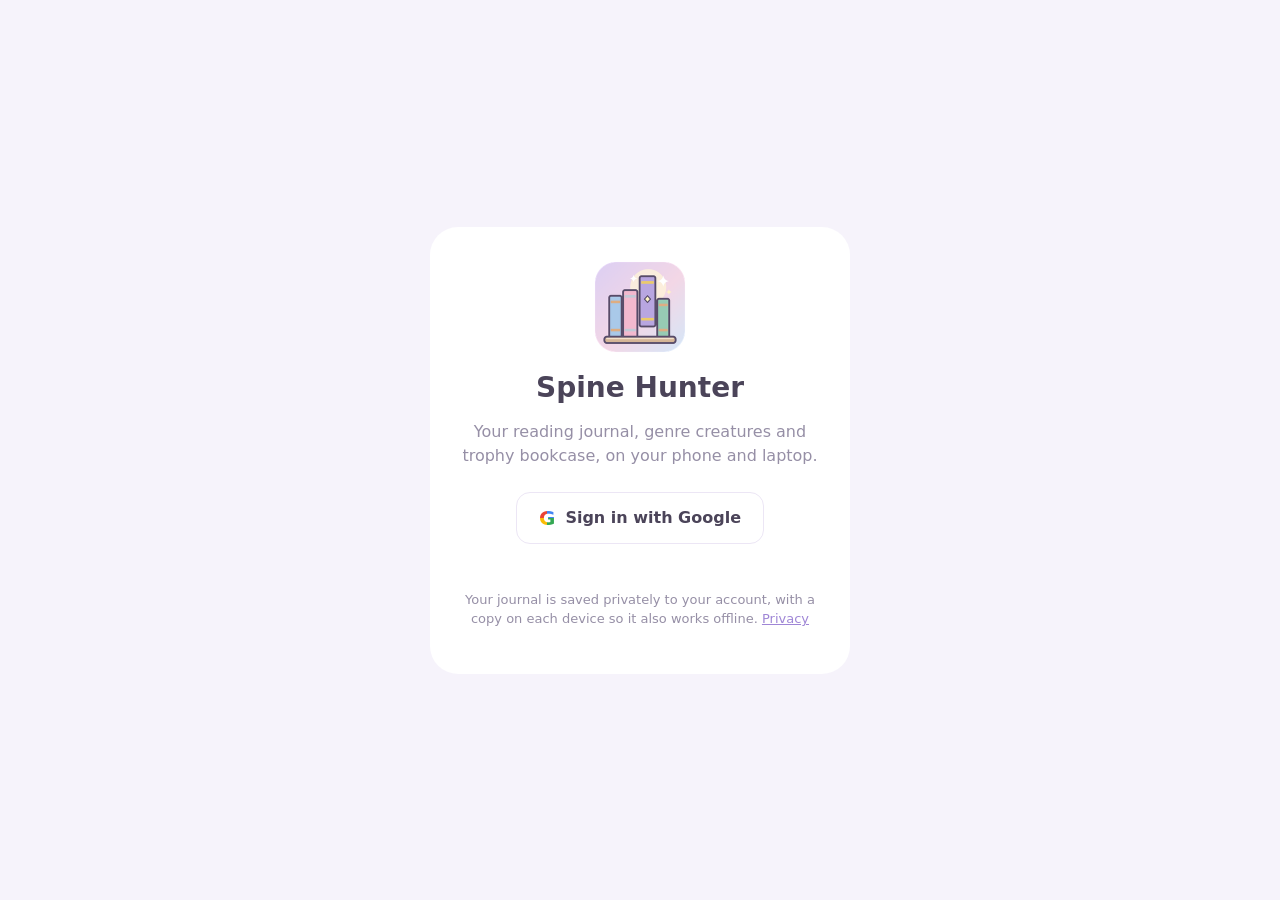
==== index.html @ 1c36dbf1 "Add files via upload" ====
<!doctype html>
<html lang="en-AU">
<head>
<meta charset="utf-8">
<meta name="viewport" content="width=device-width, initial-scale=1, viewport-fit=cover">
<title>Spine Hunter</title>
<meta name="description" content="Your reading journal: books, genre creatures and a trophy bookcase.">
<meta name="theme-color" content="#F6F3FB">
<link rel="manifest" href="manifest.webmanifest">
<link rel="icon" href="icons/icon-192.png">
<link rel="apple-touch-icon" href="icons/apple-touch-icon.png">
<link rel="stylesheet" href="app.css">
</head>
<body>
<header class="top">
  <img src="icons/icon-192.png" alt="" class="logo">
  <div class="titles"><h1>Spine Hunter</h1><div id="subtitle" class="muted small"></div></div>
  <button id="install" class="chip hidden" data-action="install">Install</button>
</header>

<main id="view"></main>

<button id="fab" class="fab" data-action="add" aria-label="Add a book">+</button>

<nav class="tabs">
  <button data-tab="books" class="on"><span class="ti">📚</span>Books</button>
  <button data-tab="trophies"><span class="ti">🏆</span>Trophies</button>
  <button data-tab="stats"><span class="ti">📊</span>Stats</button>
  <button data-tab="more"><span class="ti">☰</span>More</button>
</nav>

<div id="sheet-wrap" class="sheet-wrap hidden"><div class="scrim" data-action="close-sheet"></div><section id="sheet" class="sheet"></section></div>
<div id="screen" class="screen hidden"></div>
<div id="dialog-wrap" class="dialog-wrap hidden"><div class="dialog" id="dialog"></div></div>
<div id="toast" class="toast hidden"></div>

<section id="signin" class="signin hidden">
  <div class="signin-card">
    <img src="icons/icon-192.png" alt="" class="signin-logo">
    <h1>Spine Hunter</h1>
    <p class="muted">Your reading journal, genre creatures and trophy bookcase, on your phone and laptop.</p>
    <button id="signin-btn" class="google-btn" data-action="signin"><span class="g">G</span> Sign in with Google</button>
    <p id="signin-msg" class="small" style="min-height:20px"></p>
    <p class="small muted">Your journal is saved privately to your account, with a copy on each device so it also works offline. <a href="privacy.html">Privacy</a></p>
  </div>
</section>

<script src="firebase.js"></script>
<script src="config.js"></script>
<script src="data.js"></script>
<script src="core.js"></script>
<script src="tools.js"></script>
<script src="ui.js"></script>
<script src="creatures.js"></script>
<script src="more.js"></script>
<script src="cloud.js"></script>
</body>
</html>
---- app.css ----
:root {
  --bg: #F6F3FB; --card: #FFFFFF; --line: #ECE6F5; --text: #4B4459; --muted: #968FA6;
  --purple: #DCCFF3; --purple-h: #CDBBEE; --purple-d: #9F86D6;
  --blue: #D5E7F8; --blue-h: #C0DBF3; --blue-d: #86B3DE;
  --pink: #FADDE8; --pink-h: #F4C6D8; --pink-d: #D9779F;
  --gold: #FBEAB8; --select: #EAE2F9;
  --wood: #E6CDB2; --wood-d: #D5B596; --wood-l: #F0DDC8; --shelf-back: #F8EFE5;
  --r: 18px; --tabs-h: 64px;
  font-family: "Segoe UI", system-ui, -apple-system, Roboto, sans-serif;
  color-scheme: light;
}
/* The app is designed light-only (pastel); keep it light even in dark mode. */
@media (prefers-color-scheme: dark) { :root:not([data-theme="light"]) { --bg: #F6F3FB; } }
:root[data-theme="dark"] { --bg: #F6F3FB; }
* { box-sizing: border-box; -webkit-tap-highlight-color: transparent; }
html, body { margin: 0; background: var(--bg); color: var(--text); }
body { padding-bottom: calc(var(--tabs-h) + env(safe-area-inset-bottom)); min-height: 100vh; overflow-x: hidden; }
h1, h2, h3 { margin: 0; }
button, input, select, textarea { font: inherit; color: inherit; }
.hidden { display: none !important; }
.muted { color: var(--muted); }
.small { font-size: 13px; }
.label { font-size: 11px; font-weight: 700; letter-spacing: .06em; color: var(--purple-d); text-transform: uppercase; }

/* ---------- top bar ---------- */
.top { display: flex; align-items: center; gap: 12px; padding: calc(14px + env(safe-area-inset-top)) 16px 10px; }
.top .logo { width: 46px; height: 46px; border-radius: 12px; }
.top h1 { font-size: 22px; }
.top .titles { flex: 1; min-width: 0; }
#subtitle { white-space: nowrap; overflow: hidden; text-overflow: ellipsis; }

/* ---------- controls ---------- */
.btn { border: 0; border-radius: 14px; padding: 12px 18px; font-weight: 700; background: var(--purple); cursor: pointer; }
.btn:active { filter: brightness(.95); }
.btn.blue { background: var(--blue); } .btn.pink { background: var(--pink); } .btn.gold { background: var(--gold); }
.btn.ghost { background: var(--card); border: 1px solid var(--line); font-weight: 500; }
.btn.wide { width: 100%; }
.btn[disabled] { opacity: .45; }
.chip { border: 1px solid var(--line); background: var(--card); border-radius: 999px; padding: 8px 14px; font-size: 14px; white-space: nowrap; cursor: pointer; }
.chip.on { background: var(--purple); border-color: var(--purple-d); font-weight: 600; }
.input { width: 100%; border: 1px solid var(--line); border-radius: 14px; padding: 12px 14px; background: var(--card); font-size: 16px; }
.input:focus, textarea:focus { outline: 2px solid var(--purple-h); border-color: transparent; }
textarea.input { min-height: 110px; resize: vertical; }
.row { display: flex; gap: 8px; align-items: center; }
.scroll-x { display: flex; gap: 8px; overflow-x: auto; padding: 2px 16px 8px; scrollbar-width: none; }
.scroll-x::-webkit-scrollbar { display: none; }
.card { background: var(--card); border-radius: var(--r); padding: 16px; }
.pad { padding: 0 16px; }

/* ---------- books list ---------- */
.searchbar { padding: 0 16px 8px; }
.book-list { list-style: none; margin: 0; padding: 4px 16px 90px; display: flex; flex-direction: column; gap: 10px; }
.book { display: flex; gap: 12px; background: var(--card); border-radius: var(--r); padding: 10px; align-items: center; cursor: pointer; }
.book .info { flex: 1; min-width: 0; }
.book .t { font-weight: 700; font-size: 15px; line-height: 1.25; display: -webkit-box; -webkit-line-clamp: 2; -webkit-box-orient: vertical; overflow: hidden; }
.book .a { font-size: 13px; color: var(--muted); margin-top: 2px; white-space: nowrap; overflow: hidden; text-overflow: ellipsis; }
.book .meta { display: flex; gap: 6px; align-items: center; margin-top: 6px; font-size: 12px; color: var(--muted); flex-wrap: wrap; }
.stars { color: #E3A33B; letter-spacing: 1px; }
.creatures { display: flex; gap: 4px; }
.creatures img { width: 26px; height: 26px; }
.empty { text-align: center; padding: 40px 24px; color: var(--muted); }

/* covers */
.cover { flex: none; border-radius: 10px; overflow: hidden; background: var(--purple); display: grid; place-items: center; color: #fff; font-weight: 800; }
.cover img { width: 100%; height: 100%; object-fit: cover; display: block; }
.cover.s { width: 52px; height: 78px; font-size: 24px; }
.cover.m { width: 120px; height: 180px; font-size: 54px; border-radius: 14px; }
.cover.xs { width: 36px; height: 54px; font-size: 16px; border-radius: 6px; }

/* ---------- sheets, screens, dialogs ---------- */
.sheet-wrap { position: fixed; inset: 0; z-index: 30; }
.scrim { position: absolute; inset: 0; background: rgba(75, 68, 89, .35); }
.sheet { position: absolute; left: 0; right: 0; bottom: 0; max-height: 88vh; overflow-y: auto; background: var(--bg);
  border-radius: 24px 24px 0 0; padding: 10px 16px calc(24px + env(safe-area-inset-bottom)); animation: up .22s ease-out; }
.sheet .grab { width: 44px; height: 5px; border-radius: 3px; background: var(--line); margin: 0 auto 10px; }
@keyframes up { from { transform: translateY(40px); opacity: .4; } to { transform: none; opacity: 1; } }
.screen { position: fixed; inset: 0; z-index: 25; background: var(--bg); overflow-y: auto; padding-bottom: 120px; }
.screen-head { position: sticky; top: 0; z-index: 2; display: flex; align-items: center; gap: 8px; background: var(--bg);
  padding: calc(12px + env(safe-area-inset-top)) 12px 10px; border-bottom: 1px solid var(--line); }
.screen-head h2 { flex: 1; font-size: 18px; }
.icon-btn { border: 0; background: var(--card); width: 42px; height: 42px; border-radius: 12px; font-size: 20px; cursor: pointer; }
.icon-btn[disabled] { opacity: .35; }
.dialog-wrap { position: fixed; inset: 0; z-index: 50; background: rgba(75, 68, 89, .35); display: grid; place-items: center; padding: 20px; }
.dialog { background: var(--card); border-radius: 22px; padding: 22px; width: min(420px, 100%); max-height: 85vh; overflow-y: auto; }
.dialog h3 { font-size: 18px; margin-bottom: 8px; }
.dialog p { margin: 0 0 14px; line-height: 1.45; white-space: pre-line; }
.dialog .actions { display: flex; gap: 10px; justify-content: flex-end; margin-top: 8px; }
.toast { position: fixed; left: 50%; bottom: calc(var(--tabs-h) + 18px + env(safe-area-inset-bottom)); transform: translateX(-50%);
  background: var(--text); color: #fff; padding: 10px 16px; border-radius: 12px; z-index: 60; font-size: 14px; max-width: 90vw; text-align: center; }

/* detail */
.detail-top { display: flex; gap: 14px; align-items: flex-start; }
.detail-top h2 { font-size: 20px; line-height: 1.25; }
.facts { margin: 10px 0 0; padding: 0; list-style: none; color: var(--muted); font-size: 14px; line-height: 1.6; }
.notes { background: var(--card); border-radius: 14px; padding: 14px; white-space: pre-wrap; line-height: 1.45; margin-top: 12px; }
.big-creatures { display: flex; gap: 8px; margin-top: 10px; flex-wrap: wrap; }

/* edit form */
.form { padding: 14px 16px; display: flex; flex-direction: column; gap: 14px; }
.field label { display: block; font-size: 13px; color: var(--muted); margin-bottom: 6px; }
.quick { background: var(--blue); border-radius: var(--r); padding: 14px; }
.quick .row .input { flex: 1; }
.genre-grid { display: grid; grid-template-columns: repeat(auto-fill, minmax(150px, 1fr)); gap: 8px; }
.gchip { display: flex; align-items: center; gap: 8px; border: 1px solid var(--line); background: var(--card); border-radius: 14px; padding: 6px 10px; font-size: 14px; text-align: left; cursor: pointer; }
.gchip img { width: 30px; height: 30px; }
.gchip.on { background: var(--purple); border-color: var(--purple-d); font-weight: 600; }
.rating button { border: 0; background: none; font-size: 30px; color: #E3C27A; padding: 0 2px; cursor: pointer; }
.cover-edit { display: flex; gap: 14px; align-items: center; }
.cover-edit .btns { display: flex; flex-direction: column; gap: 8px; flex: 1; }
.results { display: flex; flex-direction: column; gap: 8px; }
.result { display: flex; gap: 12px; background: var(--card); border-radius: 14px; padding: 10px; text-align: left; border: 0; width: 100%; cursor: pointer; }
.result .t { font-weight: 700; }
.scanner video { width: 100%; border-radius: 18px; background: #000; aspect-ratio: 3/4; object-fit: cover; }

/* stats */
.tiles { display: grid; grid-template-columns: 1fr 1fr; gap: 10px; padding: 0 16px; }
.tile { border-radius: var(--r); padding: 14px 16px; }
.tile b { font-size: 26px; display: block; }
.bars { display: flex; align-items: flex-end; gap: 6px; height: 150px; padding-top: 18px; }
.bar { flex: 1; display: flex; flex-direction: column; align-items: center; justify-content: flex-end; height: 100%; font-size: 10px; color: var(--muted); min-width: 0; }
.bar i { display: block; width: 100%; border-radius: 6px 6px 3px 3px; background: #AFCDEC; min-height: 2px; }
.bar.p i { background: #F3B9CE; }
.bar span { margin-top: 4px; white-space: nowrap; }
.bar em { font-style: normal; font-size: 10px; color: var(--text); margin-bottom: 2px; }
.zoo { display: flex; gap: 10px; overflow-x: auto; padding-bottom: 4px; }
.zoo-beast { flex: none; width: 76px; border: 0; background: var(--bg); border-radius: 16px; padding: 8px 4px; text-align: center; cursor: pointer; }
.zoo-beast img { width: 60px; height: 60px; display: block; margin: 0 auto 2px; }
.zoo-beast b { display: block; font-size: 12px; } .zoo-beast small { color: var(--muted); font-size: 11px; }
.zoo-beast.rare { background: linear-gradient(160deg, #FFF6D8, #F6EEFF); box-shadow: inset 0 0 0 1.5px #E9C55C; }
.linkish { border: 0; background: none; color: var(--purple-d); font-weight: 700; font-size: 13px; cursor: pointer; padding: 0; }
.list-plain { margin: 6px 0 0; padding: 0; list-style: none; line-height: 1.7; }

/* ---------- trophy bookcase ---------- */
.summary-chips { display: flex; gap: 6px; flex-wrap: wrap; padding: 0 16px 10px; }
.tier { border-radius: 999px; padding: 5px 12px; font-size: 13px; font-weight: 700; }
.case { margin: 0 12px; background: var(--wood); border: 2px solid var(--wood-d); border-radius: 18px; padding: 10px 8px 4px; }
.shelf { background: var(--shelf-back); border-radius: 8px; padding: 14px 8px 0; display: flex; align-items: flex-end; gap: 2px; margin-bottom: 10px; position: relative; }
.shelf::after { content: ""; position: absolute; left: -8px; right: -8px; bottom: -10px; height: 12px; background: var(--wood-d); border-top: 4px solid var(--wood-l); }
.spine { flex: 1 1 0; min-width: 0; border-radius: 4px; border: 2px solid rgba(0,0,0,.12); position: relative; cursor: pointer; transition: transform .22s ease-out; display: flex; align-items: center; justify-content: center; overflow: hidden; }
.spine .band { position: absolute; left: 2px; right: 2px; height: 5px; border-radius: 2px; }
.spine .band.t { top: 9px; } .spine .band.b { bottom: 12px; }
.spine .txt { writing-mode: vertical-rl; transform: rotate(180deg); font-size: 10px; font-weight: 700; white-space: nowrap; overflow: hidden; text-overflow: ellipsis; max-height: calc(100% - 40px); }
.spine.locked { background: #F1ECF8; border: 2px dashed #D6CEE6; color: #C2B9D6; }
.spine.out { transform: translateY(-18px); z-index: 2; }
.classic { width: 150px; height: 225px; border-radius: 12px; padding: 12px; position: relative; flex: none; display: flex; flex-direction: column; align-items: center; justify-content: center; text-align: center; box-shadow: 0 6px 18px rgba(75,68,89,.15); margin: 0 auto; }
.classic::before { content: ""; position: absolute; inset: 8px; border: 2px solid rgba(255,248,224,.9); border-radius: 8px; }
.classic .panel { background: #FFF9EC; border-radius: 8px; padding: 12px 8px; font-family: Georgia, "Times New Roman", serif; font-weight: 700; font-size: 17px; line-height: 1.2; color: var(--text); width: 100%; }
.classic .au { font-family: Georgia, serif; font-size: 12px; margin-top: 12px; }
.classic .gem { width: 12px; height: 12px; transform: rotate(45deg); margin-top: 14px; }
.classic.locked { background: #E9E4F2; color: #B3A9C6; font: 700 64px Georgia, serif; }
.classic.locked::before { border-color: #C9C2D6; }
.unlock-grid { display: grid; grid-template-columns: repeat(3, 1fr); gap: 8px; margin: 12px 0; }
.unlock-grid .classic { width: 100%; height: auto; aspect-ratio: 2/3; padding: 6px; }
.unlock-grid .classic .panel { font-size: 10px; padding: 6px 4px; }
.unlock-grid .classic .au, .unlock-grid .classic .gem { display: none; }

/* ---------- sync ---------- */
.steps { margin: 8px 0 0; padding-left: 20px; line-height: 1.6; }

/* ---------- fab + tabs ---------- */
.fab { position: fixed; right: 18px; bottom: calc(var(--tabs-h) + 18px + env(safe-area-inset-bottom)); width: 60px; height: 60px; border-radius: 20px;
  border: 0; background: var(--purple-d); color: #fff; font-size: 32px; box-shadow: 0 8px 20px rgba(159,134,214,.45); z-index: 20; cursor: pointer; }
.tabs { position: fixed; left: 0; right: 0; bottom: 0; height: calc(var(--tabs-h) + env(safe-area-inset-bottom)); padding-bottom: env(safe-area-inset-bottom);
  background: var(--card); display: flex; border-top: 1px solid var(--line); z-index: 20; }
.tabs button { flex: 1; border: 0; background: none; font-size: 12px; color: var(--muted); display: flex; flex-direction: column; align-items: center; justify-content: center; gap: 2px; cursor: pointer; }
.tabs button .ti { font-size: 20px; filter: grayscale(1); opacity: .6; }
.tabs button.on { color: var(--text); font-weight: 700; }
.tabs button.on .ti { filter: none; opacity: 1; }

/* ---------- additions: sorting, import preview, tools ---------- */
.searchbar.row .input { flex: 1; }
.input.sort { flex: 0 0 auto; width: 128px; padding-right: 8px; font-size: 14px; }
@media (min-width: 960px) { .input.sort { width: 200px; } }
.stack { display: flex; flex-direction: column; gap: 8px; }
.pv-list { display: flex; flex-direction: column; gap: 6px; }
.pv-row { display: flex; gap: 10px; align-items: flex-start; text-align: left; background: var(--card); border: 0; border-radius: 14px; padding: 10px 12px; cursor: pointer; }
.pv-row.off { opacity: .45; }
.pv-row .tick { font-size: 20px; line-height: 1.1; }
.pv-main { display: flex; flex-direction: column; gap: 2px; min-width: 0; }
.flag { color: var(--pink-d); }
.check { display: flex; gap: 10px; align-items: flex-start; font-size: 14px; line-height: 1.4; }
.check input { width: 20px; height: 20px; accent-color: var(--purple-d); flex: none; margin-top: 1px; }
.book.sel { outline: 2px solid var(--purple-d); }

/* ---------- laptop / wide screens ---------- */
@media (min-width: 960px) {
  body { padding-bottom: 0; }
  .top { padding: 18px 32px 12px; }
  .top .logo { width: 54px; height: 54px; }
  .top h1 { font-size: 26px; }
  .top .titles { padding-right: 520px; }
  .tabs { top: 22px; right: 32px; left: auto; bottom: auto; height: 50px; padding: 4px; border: 1px solid var(--line); border-radius: 16px; gap: 4px; }
  .tabs button { flex-direction: row; gap: 6px; font-size: 14px; padding: 0 16px; border-radius: 12px; }
  .tabs button.on { background: var(--purple); }
  .tabs button .ti { font-size: 16px; }
  #install { position: fixed; top: 30px; right: 560px; }
  .fab { bottom: 28px; right: 32px; }
  #view { max-width: 1400px; margin: 0 auto; padding: 0 16px; }
  .split { display: grid; grid-template-columns: minmax(0, 1fr) 420px; gap: 20px; align-items: start; }
  .split .book-list { padding-bottom: 40px; }
  .pane { position: sticky; top: 12px; background: var(--card); border-radius: 22px; padding: 22px; max-height: calc(100vh - 110px); overflow-y: auto; }
  .pane .notes { background: var(--bg); }
  .pane .detail-top .cover.m { width: 150px; height: 225px; }
  .book-list { display: grid; grid-template-columns: repeat(auto-fill, minmax(320px, 1fr)); }
  .book:hover { background: #FBF9FE; }
  .tiles { grid-template-columns: repeat(4, 1fr); }
  .stats-grid { display: grid; grid-template-columns: 1fr 1fr; }
  .more-grid { display: grid; grid-template-columns: 1fr 1fr; align-items: start; }
  .more-grid > .pad { margin-top: 12px; }
  /* side panels instead of bottom sheets */
  .sheet { left: auto; top: 0; width: 440px; max-height: none; border-radius: 24px 0 0 24px; padding: 24px; animation: side .22s ease-out; }
  .sheet .grab { display: none; }
  @keyframes side { from { transform: translateX(40px); opacity: .4; } to { transform: none; opacity: 1; } }
  /* full-screen pages become a centred column */
  .screen { background: rgba(75, 68, 89, .35); padding: 30px 0; }
  .screen > * { max-width: 820px; margin-left: auto; margin-right: auto; background: var(--bg); }
  .screen-head { border-radius: 22px 22px 0 0; top: 0; padding: 14px 16px; }
  .screen > .form, .screen > div:last-child { border-radius: 0 0 22px 22px; padding-bottom: 28px; }
  .case { margin: 0; }
  .toast { bottom: 28px; }
}

/* ---------- sign-in ---------- */
.signin { position: fixed; inset: 0; z-index: 70; background: var(--bg); display: grid; place-items: center; padding: 24px; }
.signin-card { background: var(--card); border-radius: 28px; padding: 32px 26px; max-width: 420px; width: 100%; text-align: center; }
.signin-logo { width: 96px; height: 96px; border-radius: 24px; }
.signin-card h1 { margin: 12px 0 6px; font-size: 28px; }
.signin-card p { line-height: 1.5; }
.google-btn { display: inline-flex; align-items: center; gap: 10px; border: 1px solid var(--line); background: #fff; border-radius: 14px; padding: 13px 22px; font-size: 16px; font-weight: 700; cursor: pointer; margin-top: 8px; }
.google-btn .g { font-weight: 800; background: conic-gradient(#4285F4 0 25%, #34A853 0 50%, #FBBC05 0 75%, #EA4335 0); -webkit-background-clip: text; background-clip: text; color: transparent; font-size: 20px; }
.google-btn[disabled] { opacity: .5; }
body.signed-out .tabs, body.signed-out .fab { display: none; }

a { color: var(--purple-d); }

/* ---------- genre creatures ---------- */
.creatures img { transition: transform .15s; }
.book:hover .creatures img { transform: translateY(-2px); }
.beast-chip { display: flex; align-items: center; gap: 8px; border: 0; background: var(--card); border-radius: 18px; padding: 4px 12px 4px 4px; cursor: pointer; text-align: left; box-shadow: 0 2px 8px rgba(120,100,160,.12); }
.beast-chip img { width: 56px; height: 56px; flex: none; }
.beast-chip b { display: block; font-size: 14px; line-height: 1.2; } .beast-chip small { color: var(--muted); font-size: 11px; }
.beast-chip.rare { background: linear-gradient(160deg, #FFF6D8, #F6EEFF); box-shadow: 0 0 0 1.5px #E9C55C, 0 2px 8px rgba(200,160,60,.25); }
.beast-chip:active, .beast:active { transform: scale(.96); }
.beast-hero { position: relative; width: 220px; height: 220px; margin: 4px auto 0; border-radius: 50%; display: grid; place-items: center;
  background: radial-gradient(circle, rgba(220,207,243,.9) 0 50%, rgba(220,207,243,0) 70%); }
.beast-hero.rare { background: radial-gradient(circle, rgba(251,226,150,.95) 0 50%, rgba(251,226,150,0) 70%); }
.beast-hero.unmet, .beast-hero.unmet.rare { background: radial-gradient(circle, rgba(200,195,210,.5) 0 50%, rgba(200,195,210,0) 70%); }
.beast-hero img { width: 180px; height: 180px; filter: drop-shadow(0 6px 10px rgba(80,60,120,.18)); }
.beast-hero.unmet img, .beast.unmet img { filter: grayscale(1) blur(5px) opacity(.4); }
.beast-hero.unmet::after, .beast.unmet::after { content: "?"; position: absolute; font-weight: 800; color: #fff; text-shadow: 0 2px 6px rgba(80,70,100,.35); }
.beast-hero.unmet::after { inset: 0; display: grid; place-items: center; font-size: 72px; }
.beast.unmet::after { top: 10px; left: 0; right: 0; height: 84px; display: grid; place-items: center; font-size: 36px; }
.beast-hero.pop img, .beast.pop img { animation: beastpop .7s cubic-bezier(.3,1.6,.5,1) both; }
@keyframes beastpop { 0% { transform: scale(.2) rotate(-12deg); opacity: 0; } 70% { transform: scale(1.08) rotate(3deg); opacity: 1; } 100% { transform: none; } }
.bestiary { display: grid; grid-template-columns: repeat(auto-fill, minmax(104px, 1fr)); gap: 10px; }
.beast { position: relative; border: 0; background: var(--card); border-radius: 18px; padding: 10px 6px 12px; text-align: center; cursor: pointer; display: flex; flex-direction: column; align-items: center; gap: 1px; transition: transform .12s; }
.beast img { width: 84px; height: 84px; margin-bottom: 4px; }
.beast b { font-size: 13px; line-height: 1.2; } .beast small { font-size: 11px; color: var(--text); opacity: .75; line-height: 1.3; }
.beast small.muted { color: var(--muted); opacity: 1; }
.beast.rare { background: linear-gradient(160deg, #FFF6D8, #F6EEFF); box-shadow: inset 0 0 0 1.5px #E9C55C; }
.beast.unmet { background: var(--card); outline: 2px dashed var(--line); outline-offset: -6px; }
.beast.unmet b { color: var(--muted); }
.bestiary.small-grid { grid-template-columns: repeat(auto-fill, minmax(92px, 1fr)); margin: 6px 0 14px; gap: 8px; }
.bestiary.small-grid .beast img { width: 66px; height: 66px; }
.bestiary.small-grid .beast { padding: 8px 4px; }
.seg { display: inline-flex; background: var(--card); border-radius: 999px; padding: 4px; margin-bottom: 12px; gap: 2px; }
.seg button { border: 0; background: none; border-radius: 999px; padding: 8px 16px; font-weight: 600; font-size: 14px; cursor: pointer; color: var(--muted); }
.seg button.on { background: var(--purple); color: var(--text); }
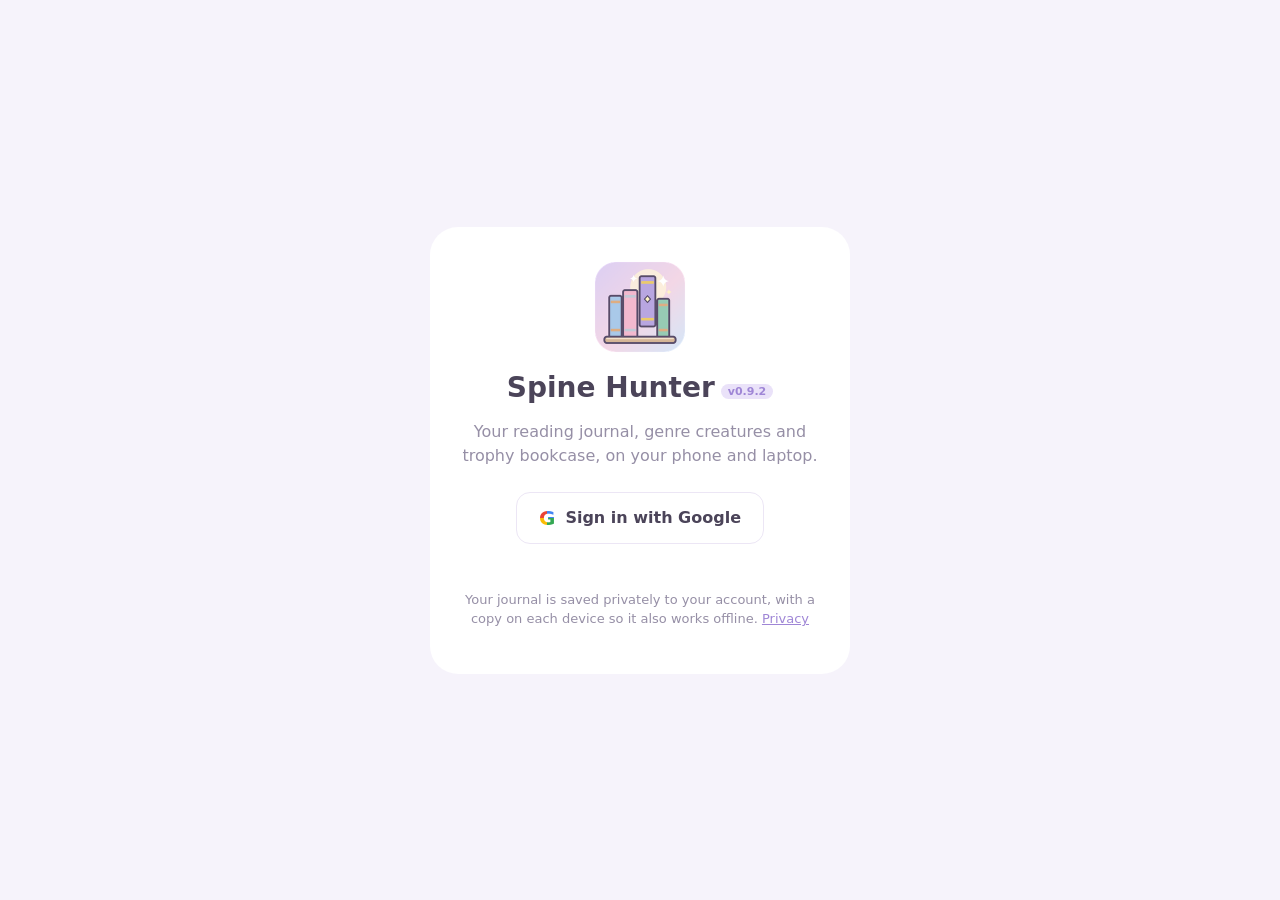
==== commit c1195f64: "Add files via upload" ====
--- a/index.html
+++ b/index.html
@@ -10,11 +10,12 @@
 <link rel="icon" href="icons/icon-192.png">
 <link rel="apple-touch-icon" href="icons/apple-touch-icon.png">
 <link rel="stylesheet" href="app.css">
+<script>try { var t = localStorage.getItem("sh-theme"); if (t && t !== "candy") document.documentElement.dataset.theme = t; } catch (e) {}</script>
 </head>
 <body>
 <header class="top">
   <img src="icons/icon-192.png" alt="" class="logo">
-  <div class="titles"><h1>Spine Hunter</h1><div id="subtitle" class="muted small"></div></div>
+  <div class="titles"><h1>Spine Hunter<span class="ver" data-ver></span></h1><div id="subtitle" class="muted small"></div></div>
   <button id="install" class="chip hidden" data-action="install">Install</button>
 </header>
 
@@ -37,7 +38,7 @@
 <section id="signin" class="signin hidden">
   <div class="signin-card">
     <img src="icons/icon-192.png" alt="" class="signin-logo">
-    <h1>Spine Hunter</h1>
+    <h1>Spine Hunter<span class="ver" data-ver></span></h1>
     <p class="muted">Your reading journal, genre creatures and trophy bookcase, on your phone and laptop.</p>
     <button id="signin-btn" class="google-btn" data-action="signin"><span class="g">G</span> Sign in with Google</button>
     <p id="signin-msg" class="small" style="min-height:20px"></p>
--- a/app.css
+++ b/app.css
@@ -5,13 +5,53 @@
   --pink: #FADDE8; --pink-h: #F4C6D8; --pink-d: #D9779F;
   --gold: #FBEAB8; --select: #EAE2F9;
   --wood: #E6CDB2; --wood-d: #D5B596; --wood-l: #F0DDC8; --shelf-back: #F8EFE5;
+  --bar1: #AFCDEC; --bar2: #F3B9CE; --star: #E3A33B; --star-edit: #E3C27A; --hover: #FBF9FE; --on-accent: #fff;
+  --rare-a: #FFF6D8; --rare-b: #F6EEFF; --rare-line: var(--rare-line); --rare-glow: rgba(251,226,150,.95);
+  --hero-glow: rgba(220,207,243,.9); --locked: #F1ECF8; --locked-line: #D6CEE6; --locked-text: #C2B9D6; --panel: #FFF9EC;
   --r: 18px; --tabs-h: 64px;
   font-family: "Segoe UI", system-ui, -apple-system, Roboto, sans-serif;
   color-scheme: light;
 }
-/* The app is designed light-only (pastel); keep it light even in dark mode. */
-@media (prefers-color-scheme: dark) { :root:not([data-theme="light"]) { --bg: #F6F3FB; } }
-:root[data-theme="dark"] { --bg: #F6F3FB; }
+/* ---------- themes (More › Theme). Cotton Candy above is the default ---------- */
+:root[data-theme="mint"] {
+  --bg: #F1F7F3; --card: #FFFFFF; --line: #DDEBE2; --text: #3E4B45; --muted: #8A9A92;
+  --purple: #CDEBD9; --purple-h: #B5E0C6; --purple-d: #5FAE85; --blue: #D9EEF0; --blue-h: #C3E4E8; --blue-d: #7BB8BF;
+  --pink: #FDE2D4; --pink-h: #F9CDB6; --pink-d: #E08A62; --gold: #F8EDC0; --select: #E3F2E9;
+  --bar1: #9FD3B6; --bar2: #F6C2A6; --hover: #F8FCF9; --hero-glow: rgba(205,235,217,.95); --locked: #EAF2ED; --locked-line: #CADCD1; --locked-text: #A8BDB0;
+}
+:root[data-theme="ocean"] {
+  --bg: #EFF5FA; --card: #FFFFFF; --line: #D9E6F2; --text: #364558; --muted: #8494A8;
+  --purple: #C9E0F5; --purple-h: #B0D1F0; --purple-d: #4F8CC9; --blue: #CDEEF0; --blue-h: #B4E4E8; --blue-d: #4FAAB3;
+  --pink: #FCE3E0; --pink-h: #F7CCC7; --pink-d: #DA7C72; --gold: #FBEFC7; --select: #DDEBF8;
+  --bar1: #8DBCE6; --bar2: #8ED3D6; --hover: #F6FAFD; --hero-glow: rgba(201,224,245,.95); --locked: #E6EFF7; --locked-line: #C6D7E8; --locked-text: #A2B6CB;
+}
+:root[data-theme="sunset"] {
+  --bg: #FDF4EE; --card: #FFFFFF; --line: #F3E2D6; --text: #4E3F3A; --muted: #A08F87;
+  --purple: #FBD9C4; --purple-h: #F8C6A8; --purple-d: #E07B4F; --blue: #FCE9C2; --blue-h: #F9DDA2; --blue-d: #D9A23F;
+  --pink: #F9D3DA; --pink-h: #F4BAC6; --pink-d: #D9647E; --gold: #FBE7B0; --select: #FDE6D8;
+  --bar1: #F6B48E; --bar2: #F2A3B4; --hover: #FEF9F5; --hero-glow: rgba(251,217,196,.95); --locked: #F8ECE4; --locked-line: #EBD5C7; --locked-text: #CDB3A4;
+}
+:root[data-theme="library"] {
+  --bg: #F5EFE4; --card: #FFFCF6; --line: #E7DCCB; --text: #463A2F; --muted: #9A8B79;
+  --purple: #E8D6BD; --purple-h: #DEC6A5; --purple-d: #9C6B3E; --blue: #DCE3CF; --blue-h: #CBD6B9; --blue-d: #7D9161;
+  --pink: #EFD3C8; --pink-h: #E6BDAE; --pink-d: #A85A45; --gold: #F2E1B0; --select: #EFE3D0;
+  --wood: #B98A5E; --wood-d: #8E6440; --wood-l: #CFA47A; --shelf-back: #5B4130;
+  --bar1: #C9A37C; --bar2: #A9B98F; --hover: #FBF6EC; --panel: #FFF8E8; --hero-glow: rgba(232,214,189,.95);
+  --locked: #6E5442; --locked-line: #8E7058; --locked-text: #B39880;
+}
+:root[data-theme="midnight"] {
+  --bg: #1E1B2C; --card: #2A2640; --line: #3A3554; --text: #ECE8F7; --muted: #A49DBD;
+  --purple: #4A3F78; --purple-h: #5A4D8F; --purple-d: #B6A3F0; --blue: #2D4766; --blue-h: #375579; --blue-d: #8CB9E8;
+  --pink: #5C3550; --pink-h: #6E3F60; --pink-d: #F29AC0; --gold: #5B4C2A; --select: #3A3360;
+  --wood: #4A3A33; --wood-d: #3A2C26; --wood-l: #5E4A41; --shelf-back: #2A2230;
+  --bar1: #7FA9E0; --bar2: #E58FB5; --star: #F2C25C; --star-edit: #F2C25C; --hover: #322D4C; --on-accent: #1E1B2C;
+  --rare-a: #4D4126; --rare-b: #3A3158; --rare-line: #E0B94F; --rare-glow: rgba(224,185,79,.45);
+  --hero-glow: rgba(120,100,200,.55); --locked: #2F2A44; --locked-line: #463F63; --locked-text: #6E6790; --panel: #F7F1E3;
+  color-scheme: dark;
+}
+:root[data-theme="midnight"] .classic .panel { color: #463A2F; }
+:root[data-theme="midnight"] .google-btn { background: var(--card); }
+:root[data-theme="midnight"] .scrim, :root[data-theme="midnight"] .dialog-wrap { background: rgba(0,0,0,.55); }
 * { box-sizing: border-box; -webkit-tap-highlight-color: transparent; }
 html, body { margin: 0; background: var(--bg); color: var(--text); }
 body { padding-bottom: calc(var(--tabs-h) + env(safe-area-inset-bottom)); min-height: 100vh; overflow-x: hidden; }
@@ -55,7 +95,7 @@
 .book .t { font-weight: 700; font-size: 15px; line-height: 1.25; display: -webkit-box; -webkit-line-clamp: 2; -webkit-box-orient: vertical; overflow: hidden; }
 .book .a { font-size: 13px; color: var(--muted); margin-top: 2px; white-space: nowrap; overflow: hidden; text-overflow: ellipsis; }
 .book .meta { display: flex; gap: 6px; align-items: center; margin-top: 6px; font-size: 12px; color: var(--muted); flex-wrap: wrap; }
-.stars { color: #E3A33B; letter-spacing: 1px; }
+.stars { color: var(--star); letter-spacing: 1px; }
 .creatures { display: flex; gap: 4px; }
 .creatures img { width: 26px; height: 26px; }
 .empty { text-align: center; padding: 40px 24px; color: var(--muted); }
@@ -86,7 +126,7 @@
 .dialog p { margin: 0 0 14px; line-height: 1.45; white-space: pre-line; }
 .dialog .actions { display: flex; gap: 10px; justify-content: flex-end; margin-top: 8px; }
 .toast { position: fixed; left: 50%; bottom: calc(var(--tabs-h) + 18px + env(safe-area-inset-bottom)); transform: translateX(-50%);
-  background: var(--text); color: #fff; padding: 10px 16px; border-radius: 12px; z-index: 60; font-size: 14px; max-width: 90vw; text-align: center; }
+  background: var(--text); color: var(--bg); padding: 10px 16px; border-radius: 12px; z-index: 60; font-size: 14px; max-width: 90vw; text-align: center; }
 
 /* detail */
 .detail-top { display: flex; gap: 14px; align-items: flex-start; }
@@ -104,7 +144,7 @@
 .gchip { display: flex; align-items: center; gap: 8px; border: 1px solid var(--line); background: var(--card); border-radius: 14px; padding: 6px 10px; font-size: 14px; text-align: left; cursor: pointer; }
 .gchip img { width: 30px; height: 30px; }
 .gchip.on { background: var(--purple); border-color: var(--purple-d); font-weight: 600; }
-.rating button { border: 0; background: none; font-size: 30px; color: #E3C27A; padding: 0 2px; cursor: pointer; }
+.rating button { border: 0; background: none; font-size: 30px; color: var(--star-edit); padding: 0 2px; cursor: pointer; }
 .cover-edit { display: flex; gap: 14px; align-items: center; }
 .cover-edit .btns { display: flex; flex-direction: column; gap: 8px; flex: 1; }
 .results { display: flex; flex-direction: column; gap: 8px; }
@@ -118,15 +158,15 @@
 .tile b { font-size: 26px; display: block; }
 .bars { display: flex; align-items: flex-end; gap: 6px; height: 150px; padding-top: 18px; }
 .bar { flex: 1; display: flex; flex-direction: column; align-items: center; justify-content: flex-end; height: 100%; font-size: 10px; color: var(--muted); min-width: 0; }
-.bar i { display: block; width: 100%; border-radius: 6px 6px 3px 3px; background: #AFCDEC; min-height: 2px; }
-.bar.p i { background: #F3B9CE; }
+.bar i { display: block; width: 100%; border-radius: 6px 6px 3px 3px; background: var(--bar1); min-height: 2px; }
+.bar.p i { background: var(--bar2); }
 .bar span { margin-top: 4px; white-space: nowrap; }
 .bar em { font-style: normal; font-size: 10px; color: var(--text); margin-bottom: 2px; }
 .zoo { display: flex; gap: 10px; overflow-x: auto; padding-bottom: 4px; }
 .zoo-beast { flex: none; width: 76px; border: 0; background: var(--bg); border-radius: 16px; padding: 8px 4px; text-align: center; cursor: pointer; }
 .zoo-beast img { width: 60px; height: 60px; display: block; margin: 0 auto 2px; }
 .zoo-beast b { display: block; font-size: 12px; } .zoo-beast small { color: var(--muted); font-size: 11px; }
-.zoo-beast.rare { background: linear-gradient(160deg, #FFF6D8, #F6EEFF); box-shadow: inset 0 0 0 1.5px #E9C55C; }
+.zoo-beast.rare { background: linear-gradient(160deg, var(--rare-a), var(--rare-b)); box-shadow: inset 0 0 0 1.5px var(--rare-line); }
 .linkish { border: 0; background: none; color: var(--purple-d); font-weight: 700; font-size: 13px; cursor: pointer; padding: 0; }
 .list-plain { margin: 6px 0 0; padding: 0; list-style: none; line-height: 1.7; }
 
@@ -140,15 +180,15 @@
 .spine .band { position: absolute; left: 2px; right: 2px; height: 5px; border-radius: 2px; }
 .spine .band.t { top: 9px; } .spine .band.b { bottom: 12px; }
 .spine .txt { writing-mode: vertical-rl; transform: rotate(180deg); font-size: 10px; font-weight: 700; white-space: nowrap; overflow: hidden; text-overflow: ellipsis; max-height: calc(100% - 40px); }
-.spine.locked { background: #F1ECF8; border: 2px dashed #D6CEE6; color: #C2B9D6; }
+.spine.locked { background: var(--locked); border: 2px dashed var(--locked-line); color: var(--locked-text); }
 .spine.out { transform: translateY(-18px); z-index: 2; }
 .classic { width: 150px; height: 225px; border-radius: 12px; padding: 12px; position: relative; flex: none; display: flex; flex-direction: column; align-items: center; justify-content: center; text-align: center; box-shadow: 0 6px 18px rgba(75,68,89,.15); margin: 0 auto; }
 .classic::before { content: ""; position: absolute; inset: 8px; border: 2px solid rgba(255,248,224,.9); border-radius: 8px; }
-.classic .panel { background: #FFF9EC; border-radius: 8px; padding: 12px 8px; font-family: Georgia, "Times New Roman", serif; font-weight: 700; font-size: 17px; line-height: 1.2; color: var(--text); width: 100%; }
+.classic .panel { background: var(--panel); border-radius: 8px; padding: 12px 8px; font-family: Georgia, "Times New Roman", serif; font-weight: 700; font-size: 17px; line-height: 1.2; color: var(--text); width: 100%; }
 .classic .au { font-family: Georgia, serif; font-size: 12px; margin-top: 12px; }
 .classic .gem { width: 12px; height: 12px; transform: rotate(45deg); margin-top: 14px; }
-.classic.locked { background: #E9E4F2; color: #B3A9C6; font: 700 64px Georgia, serif; }
-.classic.locked::before { border-color: #C9C2D6; }
+.classic.locked { background: var(--locked); color: var(--locked-text); font: 700 64px Georgia, serif; }
+.classic.locked::before { border-color: var(--locked-line); }
 .unlock-grid { display: grid; grid-template-columns: repeat(3, 1fr); gap: 8px; margin: 12px 0; }
 .unlock-grid .classic { width: 100%; height: auto; aspect-ratio: 2/3; padding: 6px; }
 .unlock-grid .classic .panel { font-size: 10px; padding: 6px 4px; }
@@ -159,7 +199,7 @@
 
 /* ---------- fab + tabs ---------- */
 .fab { position: fixed; right: 18px; bottom: calc(var(--tabs-h) + 18px + env(safe-area-inset-bottom)); width: 60px; height: 60px; border-radius: 20px;
-  border: 0; background: var(--purple-d); color: #fff; font-size: 32px; box-shadow: 0 8px 20px rgba(159,134,214,.45); z-index: 20; cursor: pointer; }
+  border: 0; background: var(--purple-d); color: var(--on-accent); font-size: 32px; box-shadow: 0 8px 20px rgba(159,134,214,.45); z-index: 20; cursor: pointer; }
 .tabs { position: fixed; left: 0; right: 0; bottom: 0; height: calc(var(--tabs-h) + env(safe-area-inset-bottom)); padding-bottom: env(safe-area-inset-bottom);
   background: var(--card); display: flex; border-top: 1px solid var(--line); z-index: 20; }
 .tabs button { flex: 1; border: 0; background: none; font-size: 12px; color: var(--muted); display: flex; flex-direction: column; align-items: center; justify-content: center; gap: 2px; cursor: pointer; }
@@ -202,7 +242,7 @@
   .pane .notes { background: var(--bg); }
   .pane .detail-top .cover.m { width: 150px; height: 225px; }
   .book-list { display: grid; grid-template-columns: repeat(auto-fill, minmax(320px, 1fr)); }
-  .book:hover { background: #FBF9FE; }
+  .book:hover { background: var(--hover); }
   .tiles { grid-template-columns: repeat(4, 1fr); }
   .stats-grid { display: grid; grid-template-columns: 1fr 1fr; }
   .more-grid { display: grid; grid-template-columns: 1fr 1fr; align-items: start; }
@@ -212,9 +252,9 @@
   .sheet .grab { display: none; }
   @keyframes side { from { transform: translateX(40px); opacity: .4; } to { transform: none; opacity: 1; } }
   /* full-screen pages become a centred column */
-  .screen { background: rgba(75, 68, 89, .35); padding: 30px 0; }
+  .screen { background: rgba(75, 68, 89, .35); padding: 0 0 30px; }
   .screen > * { max-width: 820px; margin-left: auto; margin-right: auto; background: var(--bg); }
-  .screen-head { border-radius: 22px 22px 0 0; top: 0; padding: 14px 16px; }
+  .screen-head { border-radius: 22px 22px 0 0; top: 0; margin-top: 30px; padding: 14px 16px; }
   .screen > .form, .screen > div:last-child { border-radius: 0 0 22px 22px; padding-bottom: 28px; }
   .case { margin: 0; }
   .toast { bottom: 28px; }
@@ -239,11 +279,11 @@
 .beast-chip { display: flex; align-items: center; gap: 8px; border: 0; background: var(--card); border-radius: 18px; padding: 4px 12px 4px 4px; cursor: pointer; text-align: left; box-shadow: 0 2px 8px rgba(120,100,160,.12); }
 .beast-chip img { width: 56px; height: 56px; flex: none; }
 .beast-chip b { display: block; font-size: 14px; line-height: 1.2; } .beast-chip small { color: var(--muted); font-size: 11px; }
-.beast-chip.rare { background: linear-gradient(160deg, #FFF6D8, #F6EEFF); box-shadow: 0 0 0 1.5px #E9C55C, 0 2px 8px rgba(200,160,60,.25); }
+.beast-chip.rare { background: linear-gradient(160deg, var(--rare-a), var(--rare-b)); box-shadow: 0 0 0 1.5px var(--rare-line), 0 2px 8px rgba(200,160,60,.25); }
 .beast-chip:active, .beast:active { transform: scale(.96); }
 .beast-hero { position: relative; width: 220px; height: 220px; margin: 4px auto 0; border-radius: 50%; display: grid; place-items: center;
-  background: radial-gradient(circle, rgba(220,207,243,.9) 0 50%, rgba(220,207,243,0) 70%); }
-.beast-hero.rare { background: radial-gradient(circle, rgba(251,226,150,.95) 0 50%, rgba(251,226,150,0) 70%); }
+  background: radial-gradient(circle, var(--hero-glow) 0 50%, transparent 70%); }
+.beast-hero.rare { background: radial-gradient(circle, var(--rare-glow) 0 50%, transparent 70%); }
 .beast-hero.unmet, .beast-hero.unmet.rare { background: radial-gradient(circle, rgba(200,195,210,.5) 0 50%, rgba(200,195,210,0) 70%); }
 .beast-hero img { width: 180px; height: 180px; filter: drop-shadow(0 6px 10px rgba(80,60,120,.18)); }
 .beast-hero.unmet img, .beast.unmet img { filter: grayscale(1) blur(5px) opacity(.4); }
@@ -257,7 +297,7 @@
 .beast img { width: 84px; height: 84px; margin-bottom: 4px; }
 .beast b { font-size: 13px; line-height: 1.2; } .beast small { font-size: 11px; color: var(--text); opacity: .75; line-height: 1.3; }
 .beast small.muted { color: var(--muted); opacity: 1; }
-.beast.rare { background: linear-gradient(160deg, #FFF6D8, #F6EEFF); box-shadow: inset 0 0 0 1.5px #E9C55C; }
+.beast.rare { background: linear-gradient(160deg, var(--rare-a), var(--rare-b)); box-shadow: inset 0 0 0 1.5px var(--rare-line); }
 .beast.unmet { background: var(--card); outline: 2px dashed var(--line); outline-offset: -6px; }
 .beast.unmet b { color: var(--muted); }
 .bestiary.small-grid { grid-template-columns: repeat(auto-fill, minmax(92px, 1fr)); margin: 6px 0 14px; gap: 8px; }
@@ -266,3 +306,16 @@
 .seg { display: inline-flex; background: var(--card); border-radius: 999px; padding: 4px; margin-bottom: 12px; gap: 2px; }
 .seg button { border: 0; background: none; border-radius: 999px; padding: 8px 16px; font-weight: 600; font-size: 14px; cursor: pointer; color: var(--muted); }
 .seg button.on { background: var(--purple); color: var(--text); }
+
+/* ---------- theme picker, version, cover picker ---------- */
+.themes { display: grid; grid-template-columns: repeat(auto-fill, minmax(120px, 1fr)); gap: 10px; margin-top: 10px; }
+.theme-opt { border: 2px solid var(--line); background: var(--card); border-radius: 16px; padding: 8px; cursor: pointer; text-align: left; font-size: 13px; font-weight: 600; }
+.theme-opt.on { border-color: var(--purple-d); }
+.theme-opt .sw { display: flex; height: 34px; border-radius: 10px; overflow: hidden; margin-bottom: 6px; border: 1px solid rgba(0,0,0,.06); }
+.theme-opt .sw i { flex: 1; }
+.ver { display: inline-block; margin-left: 6px; padding: 1px 7px; border-radius: 999px; background: var(--select); color: var(--purple-d); font-size: 11px; font-weight: 700; vertical-align: 2px; }
+.cover-picks { display: grid; grid-template-columns: repeat(3, 1fr); gap: 8px; margin: 6px 0 14px; }
+.cover-picks button { border: 3px solid transparent; border-radius: 10px; padding: 0; background: var(--bg); aspect-ratio: 2/3; overflow: hidden; cursor: pointer; }
+.cover-picks button.on { border-color: var(--purple-d); }
+.cover-picks img { width: 100%; height: 100%; object-fit: cover; display: block; }
+:root[data-theme="midnight"] .tier { color: #2A2640; }
